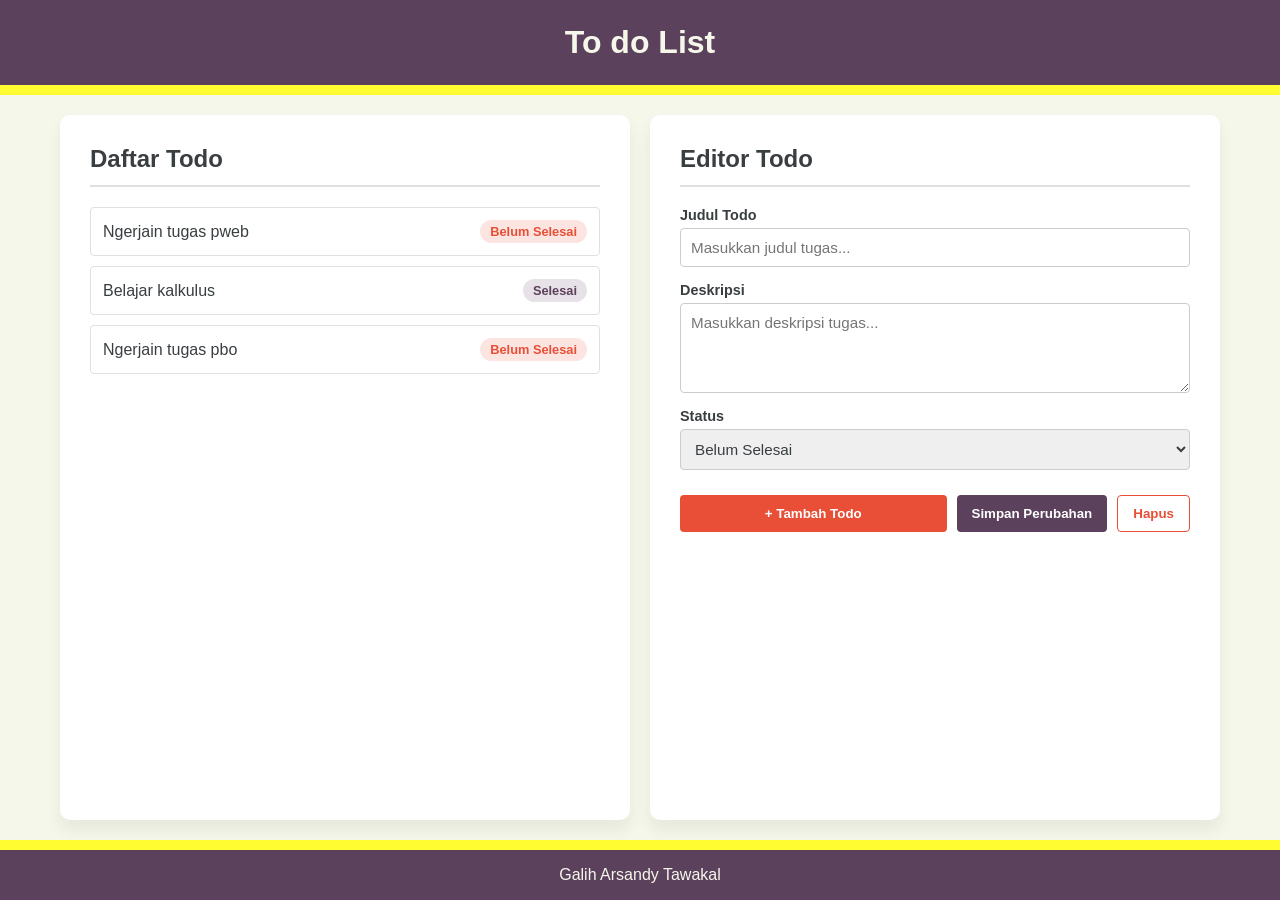
==== index.html @ e0d2f4d1 "Add files via upload" ====
<!DOCTYPE html>
<html lang="id">
<head>
    <meta charset="UTF-8">
    <meta name="viewport" content="width=device-width, initial-scale=1.0">
    <title>To do List</title>
    <link rel="stylesheet" href="style.css">
</head>
<body>
    
    <!-- Header -->
    <header class="app-header">
        <h1>To do List</h1>
    </header>

    <!-- Container -->
    <main class="container">
        <!-- Panel Kiri: List Todo -->
        <section class="left-panel">
            <h2>Daftar Todo</h2>

            <!-- Dummy Data Todo List -->
            <ul class="todo-list">
                <li class="todo-item">
                    <span class="todo-title">Ngerjain tugas pweb</span>
                    <span class="badge pending">Belum Selesai</span>
                </li>
                <li class="todo-item">
                    <span class="todo-title">Belajar kalkulus</span>
                    <span class="badge completed">Selesai</span>
                </li>
                <li class="todo-item">
                    <span class="todo-title">Ngerjain tugas pbo</span>
                    <span class="badge pending">Belum Selesai</span>
                </li>
            </ul>
        </section>

        <!-- Panel Kanan: Editor Todo -->
        <aside class="right-panel">
            <h2>Editor Todo</h2>
            <form class="editor-form" action="#" method="POST">
                <div class="form-group-vertical">
                    <label for="edit-title">Judul Todo</label>
                    <input type="text" id="edit-title" placeholder="Masukkan judul tugas..." required>
                </div>
                
                <div class="form-group-vertical">
                    <label for="edit-desc">Deskripsi</label>
                    <textarea id="edit-desc" rows="4" placeholder="Masukkan deskripsi tugas..."></textarea>
                </div>

                <div class="form-group-vertical">
                    <label for="edit-status">Status</label>
                    <select id="edit-status">
                        <option value="pending" selected>Belum Selesai</option>
                        <option value="completed">Selesai</option>
                    </select>
                </div>

                <div class="button-group">
                    <button type="submit" class="btn-add">+ Tambah Todo</button>
                    <button type="button" class="btn-save">Simpan Perubahan</button>
                    <button type="button" class="btn-delete">Hapus</button>
                </div>
            </form>
        </aside>
    </main>

    <!-- Footer -->
    <footer class="app-footer">
        <p>Galih Arsandy Tawakal</p>
    </footer>

</body>
</html>
---- style.css ----
* {
    box-sizing: border-box;
    margin: 0;
    padding: 0;
    font-family: 'Segoe UI', Tahoma, Geneva, Verdana, sans-serif;
}

:root {
    --yellow: #FFFC31;
    --vintage-grape: #5C415D;
    --ivory: #F6F7EB;
    --fiery-terracotta: #E94F37;
    --gunmetal: #393E41;
}

body {
    background-color: var(--ivory);
    color: var(--gunmetal);
    display: flex;
    flex-direction: column;
    min-height: 100vh;
}

/* Header */
.app-header {
    background-color: var(--vintage-grape);
    color: var(--ivory);
    text-align: center;
    padding: 1.5rem 1rem;
    border-bottom: 10px solid var(--yellow);
}

/* Main Layout */
.container {
    display: flex;
    flex: 1;
    gap: 20px;
    padding: 20px;
    max-width: 1200px;
    width: 100%;
    margin: 0 auto;
}

/* Panel Layout */
.left-panel,
.right-panel {
    flex: 1;
    background: #ffffff;
    padding: 30px;
    border-radius: 10px;
    box-shadow: 0 10px 15px rgba(57, 62, 65, 0.08);
}

.left-panel h2,
.right-panel h2 {
    margin-bottom: 20px;
    padding-bottom: 12px;
    border-bottom: 2px solid #e0e0e0;
}

/* Todo List */
.todo-list {
    list-style: none;
}

.todo-item {
    display: flex;
    justify-content: space-between;
    align-items: center;
    padding: 12px;
    border: 1px solid #e0e0e0;
    border-radius: 4px;
    margin-bottom: 10px;
    cursor: pointer;
    transition: all 0.2s ease;
}

.todo-item:hover {
    border-left: 5px solid var(--yellow);
    background-color: rgba(255, 252, 49, 0.15); 
}

/* Badge Styles */
.badge {
    font-size: 0.8rem;
    padding: 4px 10px;
    border-radius: 12px;
    font-weight: 600;
}

.badge.pending {
    background-color: rgba(233, 79, 55, 0.15);
    color: var(--fiery-terracotta);
}

.badge.completed {
    background-color: rgba(92, 65, 93, 0.15);
    color: var(--vintage-grape);
}

/* Editor Form */
.editor-form {
    display: flex;
    flex-direction: column;
    gap: 15px;
}

.form-group-vertical {
    display: flex;
    flex-direction: column;
    gap: 5px;
}

.form-group-vertical label {
    font-size: 0.9rem;
    font-weight: bold;
    color: var(--gunmetal);
}

.form-group-vertical input,
.form-group-vertical textarea,
.form-group-vertical select {
    padding: 10px;
    border: 1px solid #ccc;
    border-radius: 4px;
    font-size: 0.95rem;
    color: var(--gunmetal);
}

.form-group-vertical input:focus,
.form-group-vertical textarea:focus,
.form-group-vertical select:focus {
    outline: none;
    border-color: var(--vintage-grape);
}

.button-group {
    display: flex;
    gap: 10px;
    margin-top: 10px;
    flex-wrap: wrap;
}

.btn-add {
    flex: 1;
    padding: 10px;
    background-color: var(--fiery-terracotta);
    color: #ffffff;
    border: none;
    border-radius: 4px;
    cursor: pointer;
    font-weight: 600;
    transition: opacity 0.2s;
}

.btn-add:hover {
    opacity: 0.9;
}

.btn-save {
    padding: 10px 15px;
    background-color: var(--vintage-grape);
    color: #ffffff;
    border: none;
    border-radius: 4px;
    cursor: pointer;
    font-weight: 600;
    transition: opacity 0.2s;
}

.btn-save:hover {
    opacity: 0.9;
}

.btn-delete {
    padding: 10px 15px;
    background-color: transparent;
    color: var(--fiery-terracotta);
    border: 1px solid var(--fiery-terracotta);
    border-radius: 4px;
    cursor: pointer;
    font-weight: 600;
    transition: all 0.2s;
}

.btn-delete:hover {
    background-color: var(--fiery-terracotta);
    color: #ffffff;
}

/* Footer */
.app-footer {
    background-color: var(--vintage-grape);
    color: var(--ivory);
    text-align: center;
    padding: 1rem;
    margin-top: auto;
    border-top: 10px solid var(--yellow);
}

/* Responsif */
@media (max-width: 768px) {
    .container {
        flex-direction: column;
        padding: 10px;
    }
    
    .left-panel, 
    .right-panel {
        width: 100%;
    }

    .button-group {
        flex-direction: column;
    }
}
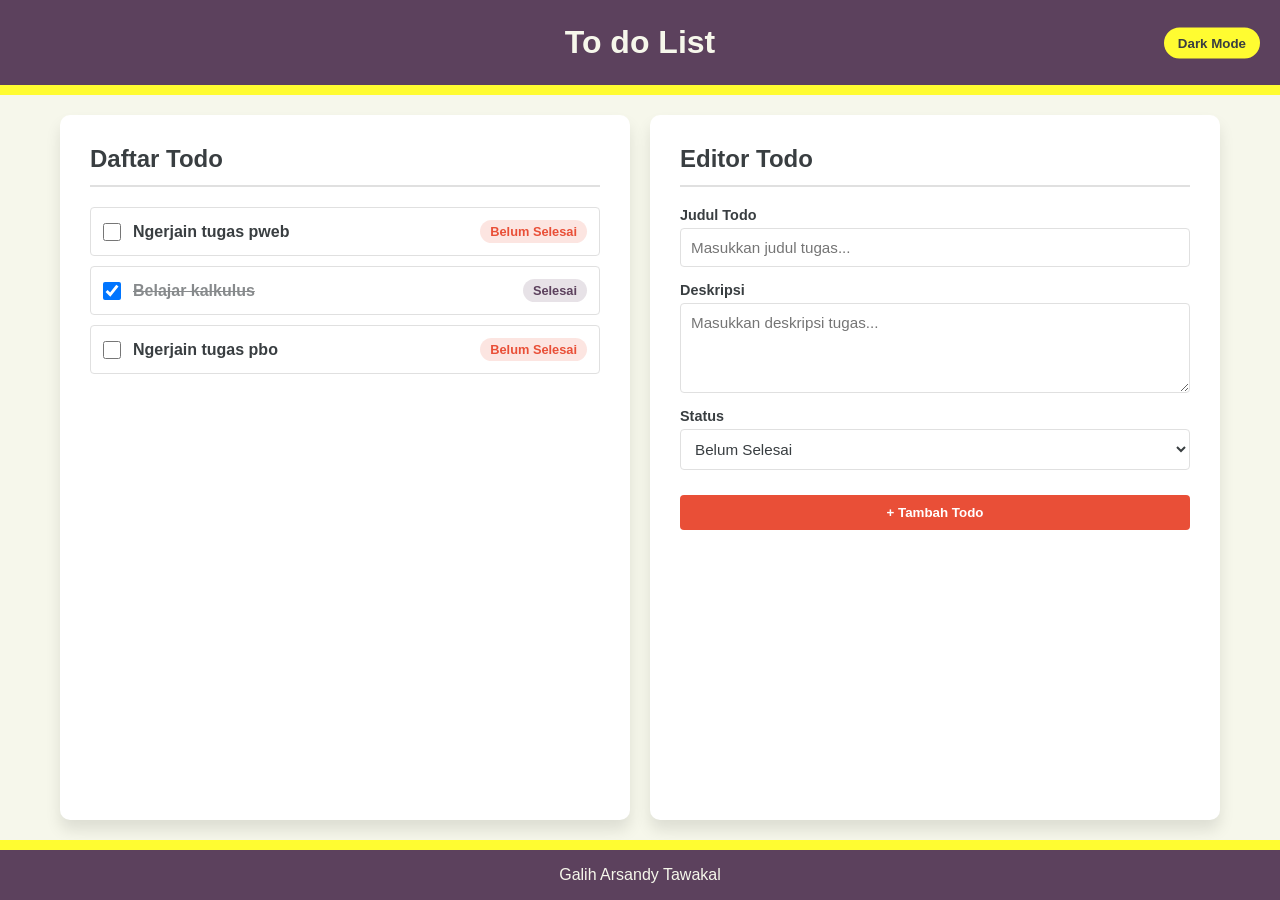
==== commit 21a579fb: "menyelesaikan tugas E02a" ====
--- a/index.html
+++ b/index.html
@@ -11,6 +11,7 @@
     <!-- Header -->
     <header class="app-header">
         <h1>To do List</h1>
+        <button id="toggle-theme-btn" class="btn-theme">Dark Mode</button>
     </header>
 
     <!-- Container -->
@@ -19,27 +20,18 @@
         <section class="left-panel">
             <h2>Daftar Todo</h2>
 
-            <!-- Dummy Data Todo List -->
-            <ul class="todo-list">
-                <li class="todo-item">
-                    <span class="todo-title">Ngerjain tugas pweb</span>
-                    <span class="badge pending">Belum Selesai</span>
-                </li>
-                <li class="todo-item">
-                    <span class="todo-title">Belajar kalkulus</span>
-                    <span class="badge completed">Selesai</span>
-                </li>
-                <li class="todo-item">
-                    <span class="todo-title">Ngerjain tugas pbo</span>
-                    <span class="badge pending">Belum Selesai</span>
-                </li>
+            <!-- Container untuk daftar Todo dari JavaScript -->
+            <ul id="todo-list" class="todo-list">
+                <!-- Elemen diproduksi secara dinamis via JavaScript -->
             </ul>
         </section>
 
         <!-- Panel Kanan: Editor Todo -->
         <aside class="right-panel">
-            <h2>Editor Todo</h2>
-            <form class="editor-form" action="#" method="POST">
+            <h2 id="form-title">Editor Todo</h2>
+            <form id="editor-form" class="editor-form">
+                <input type="hidden" id="edit-id" value="">
+
                 <div class="form-group-vertical">
                     <label for="edit-title">Judul Todo</label>
                     <input type="text" id="edit-title" placeholder="Masukkan judul tugas..." required>
@@ -59,9 +51,9 @@
                 </div>
 
                 <div class="button-group">
-                    <button type="submit" class="btn-add">+ Tambah Todo</button>
-                    <button type="button" class="btn-save">Simpan Perubahan</button>
-                    <button type="button" class="btn-delete">Hapus</button>
+                    <button type="submit" id="btn-add" class="btn-add">+ Tambah Todo</button>
+                    <button type="button" id="btn-save" class="btn-save" style="display: none;">Simpan Perubahan</button>
+                    <button type="button" id="btn-delete" class="btn-delete" style="display: none;">Hapus</button>
                 </div>
             </form>
         </aside>
@@ -72,5 +64,7 @@
         <p>Galih Arsandy Tawakal</p>
     </footer>
 
+    <!-- Hubungkan berkas JavaScript -->
+    <script src="script.js"></script>
 </body>
 </html>
--- a/style.css
+++ b/style.css
@@ -11,6 +11,16 @@
     --ivory: #F6F7EB;
     --fiery-terracotta: #E94F37;
     --gunmetal: #393E41;
+    --card-bg: #ffffff;
+    --border-color: #e0e0e0;
+}
+
+/* Dark Mode */
+body.dark-mode {
+    --ivory: #1e1e24;
+    --gunmetal: #f6f7eb;
+    --card-bg: #2b2d42;
+    --border-color: #4a4e69;
 }
 
 body {
@@ -19,15 +29,36 @@
     display: flex;
     flex-direction: column;
     min-height: 100vh;
+    transition: background-color 0.3s, color 0.3s;
 }
 
 /* Header */
 .app-header {
     background-color: var(--vintage-grape);
-    color: var(--ivory);
+    color: #F6F7EB;
     text-align: center;
     padding: 1.5rem 1rem;
     border-bottom: 10px solid var(--yellow);
+    position: relative;
+}
+
+.btn-theme {
+    position: absolute;
+    right: 20px;
+    top: 50%;
+    transform: translateY(-50%);
+    padding: 8px 14px;
+    background-color: var(--yellow);
+    color: #393E41;
+    border: none;
+    border-radius: 20px;
+    font-weight: bold;
+    cursor: pointer;
+    transition: all 0.2s;
+}
+
+.btn-theme:hover {
+    opacity: 0.9;
 }
 
 /* Main Layout */
@@ -45,17 +76,18 @@
 .left-panel,
 .right-panel {
     flex: 1;
-    background: #ffffff;
+    background: var(--card-bg);
     padding: 30px;
     border-radius: 10px;
-    box-shadow: 0 10px 15px rgba(57, 62, 65, 0.08);
+    box-shadow: 0 10px 15px rgba(0, 0, 0, 0.1);
+    transition: background-color 0.3s;
 }
 
 .left-panel h2,
 .right-panel h2 {
     margin-bottom: 20px;
     padding-bottom: 12px;
-    border-bottom: 2px solid #e0e0e0;
+    border-bottom: 2px solid var(--border-color);
 }
 
 /* Todo List */
@@ -65,10 +97,10 @@
 
 .todo-item {
     display: flex;
-    justify-content: space-between;
     align-items: center;
+    gap: 12px;
     padding: 12px;
-    border: 1px solid #e0e0e0;
+    border: 1px solid var(--border-color);
     border-radius: 4px;
     margin-bottom: 10px;
     cursor: pointer;
@@ -78,6 +110,25 @@
 .todo-item:hover {
     border-left: 5px solid var(--yellow);
     background-color: rgba(255, 252, 49, 0.15); 
+}
+
+.todo-checkbox {
+    width: 18px;
+    height: 18px;
+    cursor: pointer;
+}
+
+.todo-details {
+    flex: 1;
+}
+
+.todo-title {
+    font-weight: 600;
+}
+
+.todo-item.completed-item .todo-title {
+    text-decoration: line-through;
+    opacity: 0.6;
 }
 
 /* Badge Styles */
@@ -98,6 +149,10 @@
     color: var(--vintage-grape);
 }
 
+body.dark-mode .badge.completed {
+    color: #a882ab;
+}
+
 /* Editor Form */
 .editor-form {
     display: flex;
@@ -121,10 +176,11 @@
 .form-group-vertical textarea,
 .form-group-vertical select {
     padding: 10px;
-    border: 1px solid #ccc;
+    border: 1px solid var(--border-color);
     border-radius: 4px;
     font-size: 0.95rem;
     color: var(--gunmetal);
+    background-color: var(--card-bg);
 }
 
 .form-group-vertical input:focus,
@@ -191,7 +247,7 @@
 /* Footer */
 .app-footer {
     background-color: var(--vintage-grape);
-    color: var(--ivory);
+    color: #F6F7EB;
     text-align: center;
     padding: 1rem;
     margin-top: auto;
@@ -213,4 +269,10 @@
     .button-group {
         flex-direction: column;
     }
+
+    .btn-theme {
+        position: static;
+        transform: none;
+        margin-top: 10px;
+    }
 }
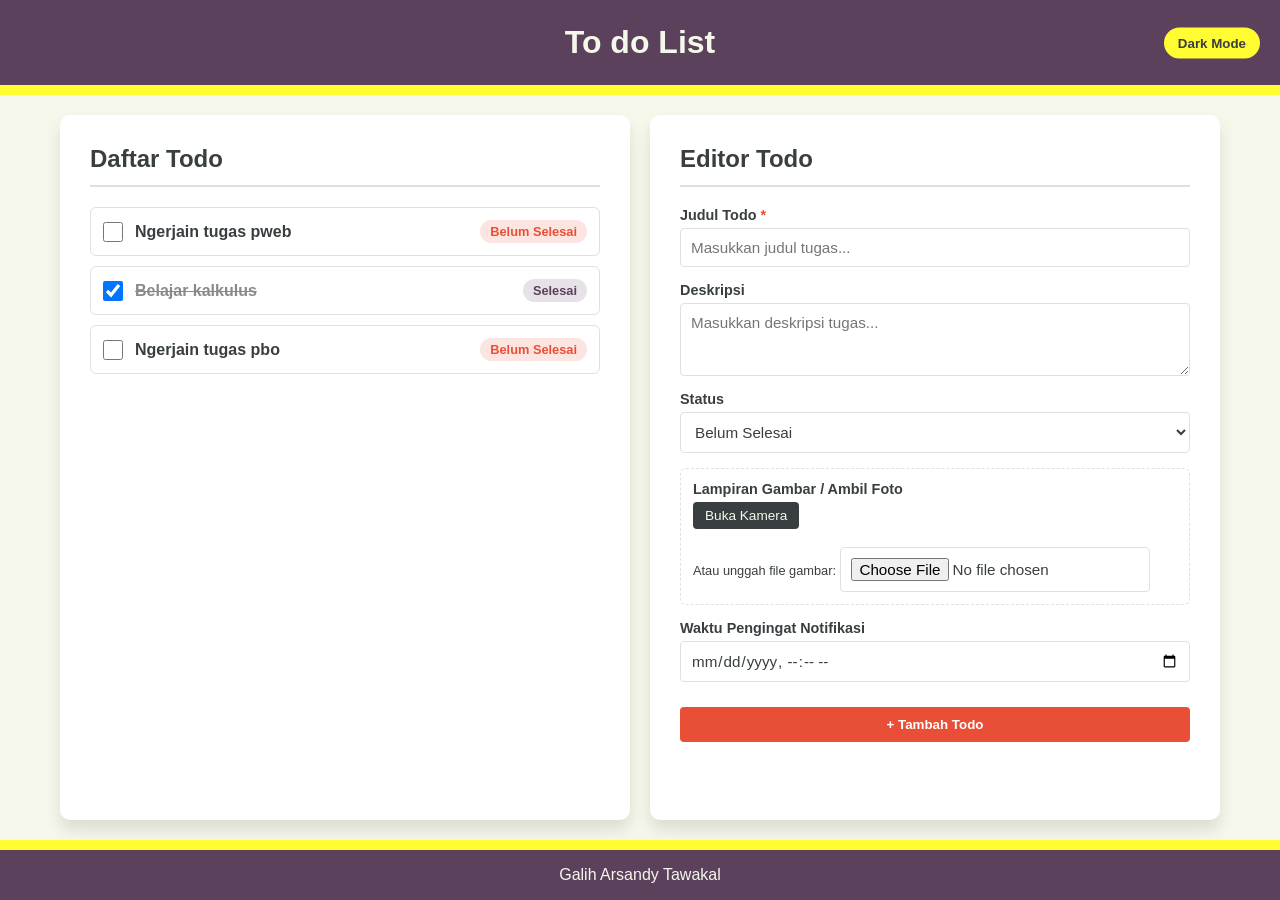
==== commit b85932ce: "modify index.html, style.css, script.js, and add sw.js" ====
--- a/index.html
+++ b/index.html
@@ -3,43 +3,46 @@
 <head>
     <meta charset="UTF-8">
     <meta name="viewport" content="width=device-width, initial-scale=1.0">
-    <title>To do List</title>
+    <title>To do List - The Lost Cavern</title>
     <link rel="stylesheet" href="style.css">
 </head>
 <body>
     
+    <!-- Accessibility: Skip to Content -->
+    <a href="#main-content" class="skip-to-content">Langsung ke konten utama</a>
+
     <!-- Header -->
-    <header class="app-header">
+    <header class="app-header" role="banner">
         <h1>To do List</h1>
-        <button id="toggle-theme-btn" class="btn-theme">Dark Mode</button>
+        <button id="toggle-theme-btn" class="btn-theme" aria-label="Beralih ke Mode Gelap">Dark Mode</button>
     </header>
 
-    <!-- Container -->
-    <main class="container">
+    <!-- Container Utama -->
+    <main id="main-content" class="container" tabindex="-1">
         <!-- Panel Kiri: List Todo -->
-        <section class="left-panel">
-            <h2>Daftar Todo</h2>
+        <section class="left-panel" aria-labelledby="heading-todo-list">
+            <h2 id="heading-todo-list">Daftar Todo</h2>
 
             <!-- Container untuk daftar Todo dari JavaScript -->
-            <ul id="todo-list" class="todo-list">
+            <ul id="todo-list" class="todo-list" aria-live="polite">
                 <!-- Elemen diproduksi secara dinamis via JavaScript -->
             </ul>
         </section>
 
         <!-- Panel Kanan: Editor Todo -->
-        <aside class="right-panel">
+        <aside class="right-panel" aria-labelledby="form-title">
             <h2 id="form-title">Editor Todo</h2>
             <form id="editor-form" class="editor-form">
                 <input type="hidden" id="edit-id" value="">
 
                 <div class="form-group-vertical">
-                    <label for="edit-title">Judul Todo</label>
-                    <input type="text" id="edit-title" placeholder="Masukkan judul tugas..." required>
+                    <label for="edit-title">Judul Todo <span class="required">*</span></label>
+                    <input type="text" id="edit-title" placeholder="Masukkan judul tugas..." required aria-required="true">
                 </div>
                 
                 <div class="form-group-vertical">
                     <label for="edit-desc">Deskripsi</label>
-                    <textarea id="edit-desc" rows="4" placeholder="Masukkan deskripsi tugas..."></textarea>
+                    <textarea id="edit-desc" rows="3" placeholder="Masukkan deskripsi tugas..."></textarea>
                 </div>
 
                 <div class="form-group-vertical">
@@ -50,17 +53,46 @@
                     </select>
                 </div>
 
+                <!-- Media Capture API Section -->
+                <div class="form-group-vertical media-section">
+                    <label>Lampiran Gambar / Ambil Foto</label>
+                    <div class="camera-controls">
+                        <button type="button" id="btn-start-camera" class="btn-secondary">Buka Kamera</button>
+                        <button type="button" id="btn-capture" class="btn-secondary" style="display: none;">Ambil Foto</button>
+                    </div>
+                    
+                    <video id="camera-video" autoplay playsinline style="display: none;" title="Pratinjau Kamera"></video>
+                    <canvas id="camera-canvas" style="display: none;"></canvas>
+
+                    <div class="file-fallback">
+                        <label for="edit-image-file" class="file-label">Atau unggah file gambar:</label>
+                        <input type="file" id="edit-image-file" accept="image/*">
+                    </div>
+
+                    <div id="image-preview-container" class="image-preview-container" style="display: none;">
+                        <img id="image-preview" src="" alt="Pratinjau lampiran todo">
+                        <button type="button" id="btn-remove-image" class="btn-danger-sm">Hapus Gambar</button>
+                    </div>
+                </div>
+
+                <!-- Notification Time Section -->
+                <div class="form-group-vertical">
+                    <label for="edit-notify-time">Waktu Pengingat Notifikasi</label>
+                    <input type="datetime-local" id="edit-notify-time">
+                </div>
+
                 <div class="button-group">
                     <button type="submit" id="btn-add" class="btn-add">+ Tambah Todo</button>
                     <button type="button" id="btn-save" class="btn-save" style="display: none;">Simpan Perubahan</button>
                     <button type="button" id="btn-delete" class="btn-delete" style="display: none;">Hapus</button>
+                    <button type="button" id="btn-cancel" class="btn-cancel" style="display: none;">Batal</button>
                 </div>
             </form>
         </aside>
     </main>
 
     <!-- Footer -->
-    <footer class="app-footer">
+    <footer class="app-footer" role="contentinfo">
         <p>Galih Arsandy Tawakal</p>
     </footer>
 
--- a/style.css
+++ b/style.css
@@ -13,6 +13,31 @@
     --gunmetal: #393E41;
     --card-bg: #ffffff;
     --border-color: #e0e0e0;
+    --focus-ring: #026199;
+}
+
+/* Aksesibilitas: Skip to Content */
+.skip-to-content {
+    position: absolute;
+    top: -40px;
+    left: 0;
+    background: var(--vintage-grape);
+    color: #ffffff;
+    padding: 8px 16px;
+    z-index: 100;
+    text-decoration: none;
+    font-weight: bold;
+    transition: top 0.2s ease;
+}
+
+.skip-to-content:focus {
+    top: 0;
+}
+
+/* Focus Indicator untuk Accessibility */
+a:focus, button:focus, input:focus, textarea:focus, select:focus {
+    outline: 3px solid var(--focus-ring);
+    outline-offset: 2px;
 }
 
 /* Dark Mode */
@@ -21,6 +46,7 @@
     --gunmetal: #f6f7eb;
     --card-bg: #2b2d42;
     --border-color: #4a4e69;
+    --focus-ring: #FFFC31;
 }
 
 body {
@@ -101,20 +127,20 @@
     gap: 12px;
     padding: 12px;
     border: 1px solid var(--border-color);
-    border-radius: 4px;
+    border-radius: 6px;
     margin-bottom: 10px;
     cursor: pointer;
     transition: all 0.2s ease;
 }
 
-.todo-item:hover {
+.todo-item:hover, .todo-item:focus-within {
     border-left: 5px solid var(--yellow);
     background-color: rgba(255, 252, 49, 0.15); 
 }
 
 .todo-checkbox {
-    width: 18px;
-    height: 18px;
+    width: 20px;
+    height: 20px;
     cursor: pointer;
 }
 
@@ -124,6 +150,22 @@
 
 .todo-title {
     font-weight: 600;
+    display: block;
+}
+
+.todo-notify-info {
+    font-size: 0.8rem;
+    opacity: 0.8;
+    display: block;
+    margin-top: 2px;
+}
+
+.todo-thumbnail {
+    width: 45px;
+    height: 45px;
+    object-fit: cover;
+    border-radius: 4px;
+    border: 1px solid var(--border-color);
 }
 
 .todo-item.completed-item .todo-title {
@@ -160,6 +202,10 @@
     gap: 15px;
 }
 
+.required {
+    color: var(--fiery-terracotta);
+}
+
 .form-group-vertical {
     display: flex;
     flex-direction: column;
@@ -183,13 +229,54 @@
     background-color: var(--card-bg);
 }
 
-.form-group-vertical input:focus,
-.form-group-vertical textarea:focus,
-.form-group-vertical select:focus {
-    outline: none;
-    border-color: var(--vintage-grape);
-}
-
+/* Media Capture Styling */
+.media-section {
+    border: 1px dashed var(--border-color);
+    padding: 12px;
+    border-radius: 6px;
+}
+
+.camera-controls {
+    display: flex;
+    gap: 10px;
+    margin-bottom: 8px;
+}
+
+#camera-video, #camera-canvas {
+    width: 100%;
+    max-height: 200px;
+    background: #000;
+    border-radius: 4px;
+    object-fit: cover;
+    margin-bottom: 8px;
+}
+
+.file-fallback {
+    margin-top: 5px;
+}
+
+.file-label {
+    font-size: 0.8rem !important;
+    font-weight: normal !important;
+    margin-bottom: 4px;
+}
+
+.image-preview-container {
+    display: flex;
+    align-items: center;
+    gap: 10px;
+    margin-top: 8px;
+}
+
+#image-preview {
+    max-width: 80px;
+    max-height: 80px;
+    border-radius: 4px;
+    object-fit: cover;
+    border: 1px solid var(--border-color);
+}
+
+/* Buttons */
 .button-group {
     display: flex;
     gap: 10px;
@@ -197,10 +284,9 @@
     flex-wrap: wrap;
 }
 
-.btn-add {
+.btn-add, .btn-save {
     flex: 1;
     padding: 10px;
-    background-color: var(--fiery-terracotta);
     color: #ffffff;
     border: none;
     border-radius: 4px;
@@ -209,23 +295,22 @@
     transition: opacity 0.2s;
 }
 
-.btn-add:hover {
-    opacity: 0.9;
+.btn-add {
+    background-color: var(--fiery-terracotta);
 }
 
 .btn-save {
-    padding: 10px 15px;
     background-color: var(--vintage-grape);
-    color: #ffffff;
+}
+
+.btn-secondary {
+    padding: 6px 12px;
+    background-color: var(--gunmetal);
+    color: var(--ivory);
     border: none;
     border-radius: 4px;
-    cursor: pointer;
-    font-weight: 600;
-    transition: opacity 0.2s;
-}
-
-.btn-save:hover {
-    opacity: 0.9;
+    font-size: 0.85rem;
+    cursor: pointer;
 }
 
 .btn-delete {
@@ -237,6 +322,26 @@
     cursor: pointer;
     font-weight: 600;
     transition: all 0.2s;
+}
+
+.btn-cancel {
+    padding: 10px 15px;
+    background-color: transparent;
+    color: var(--gunmetal);
+    border: 1px solid var(--border-color);
+    border-radius: 4px;
+    cursor: pointer;
+    font-weight: 600;
+}
+
+.btn-danger-sm {
+    padding: 4px 8px;
+    background-color: var(--fiery-terracotta);
+    color: white;
+    border: none;
+    border-radius: 4px;
+    font-size: 0.75rem;
+    cursor: pointer;
 }
 
 .btn-delete:hover {
